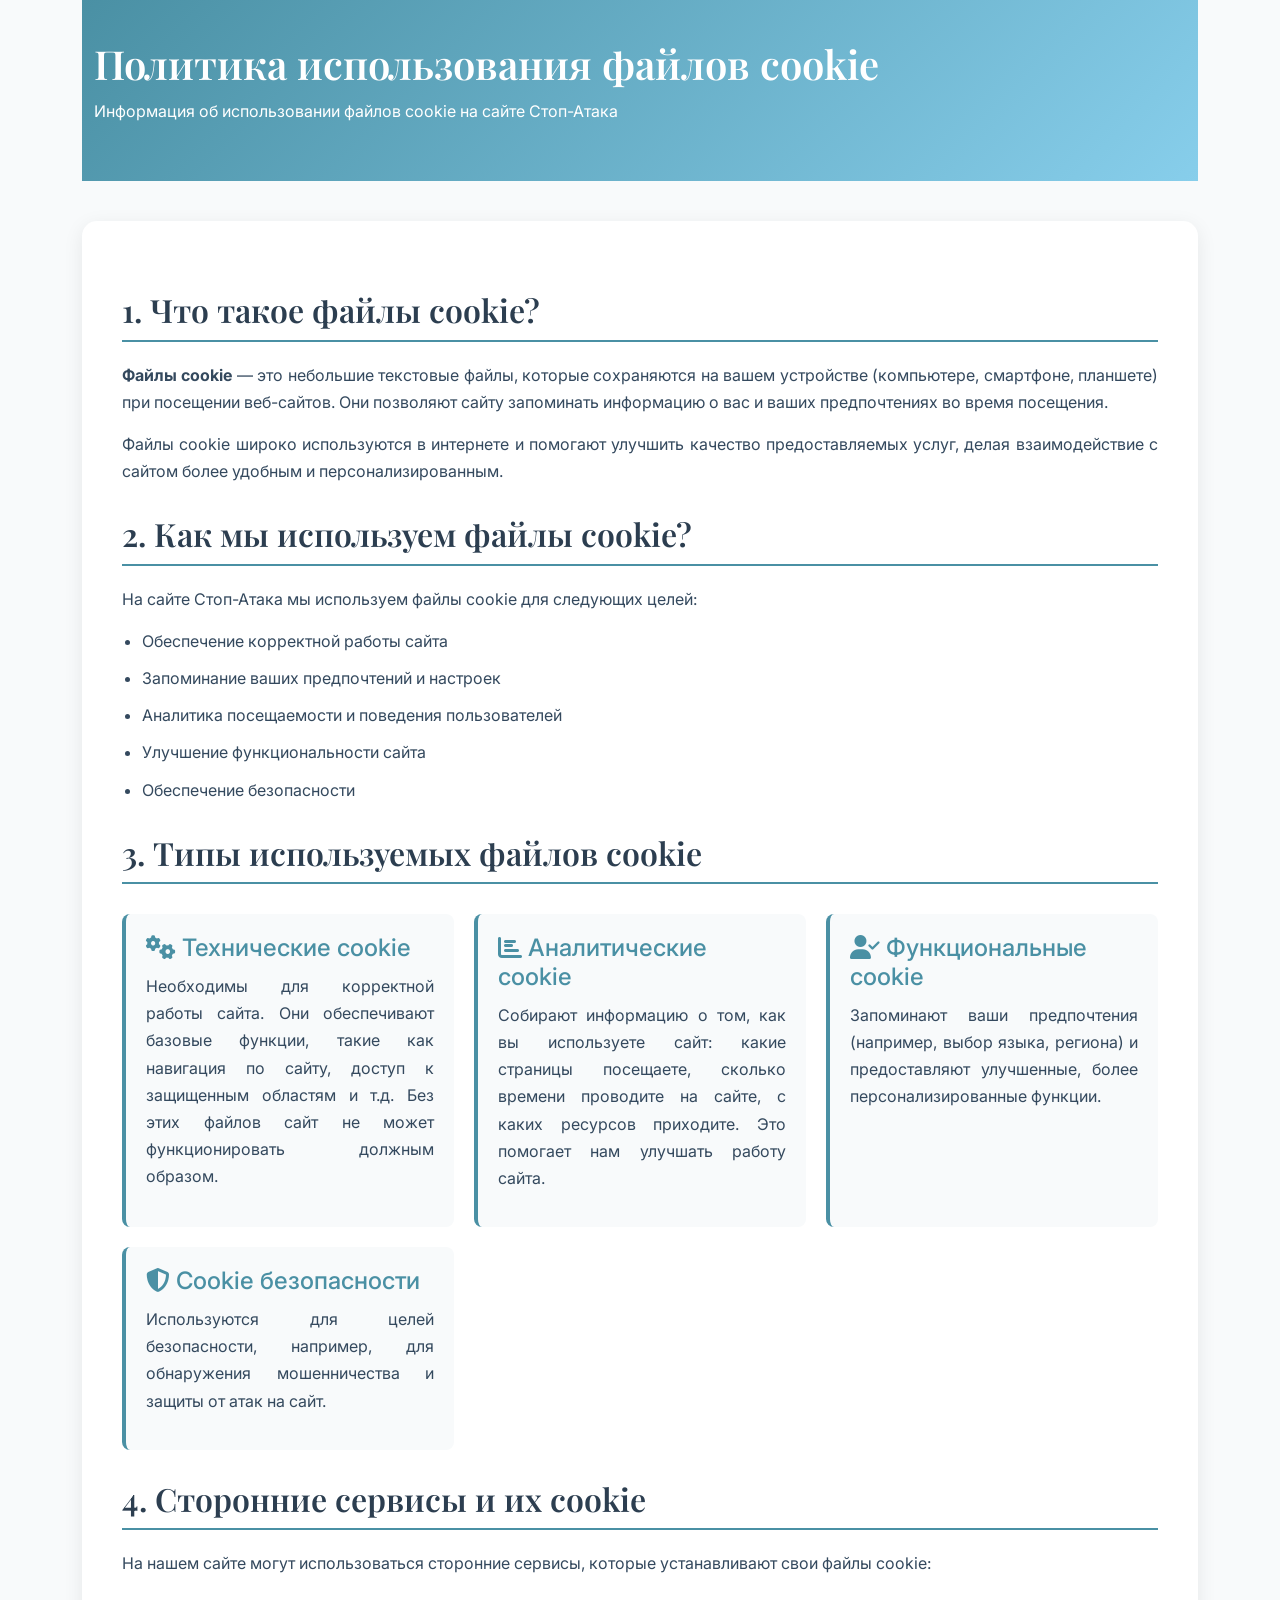
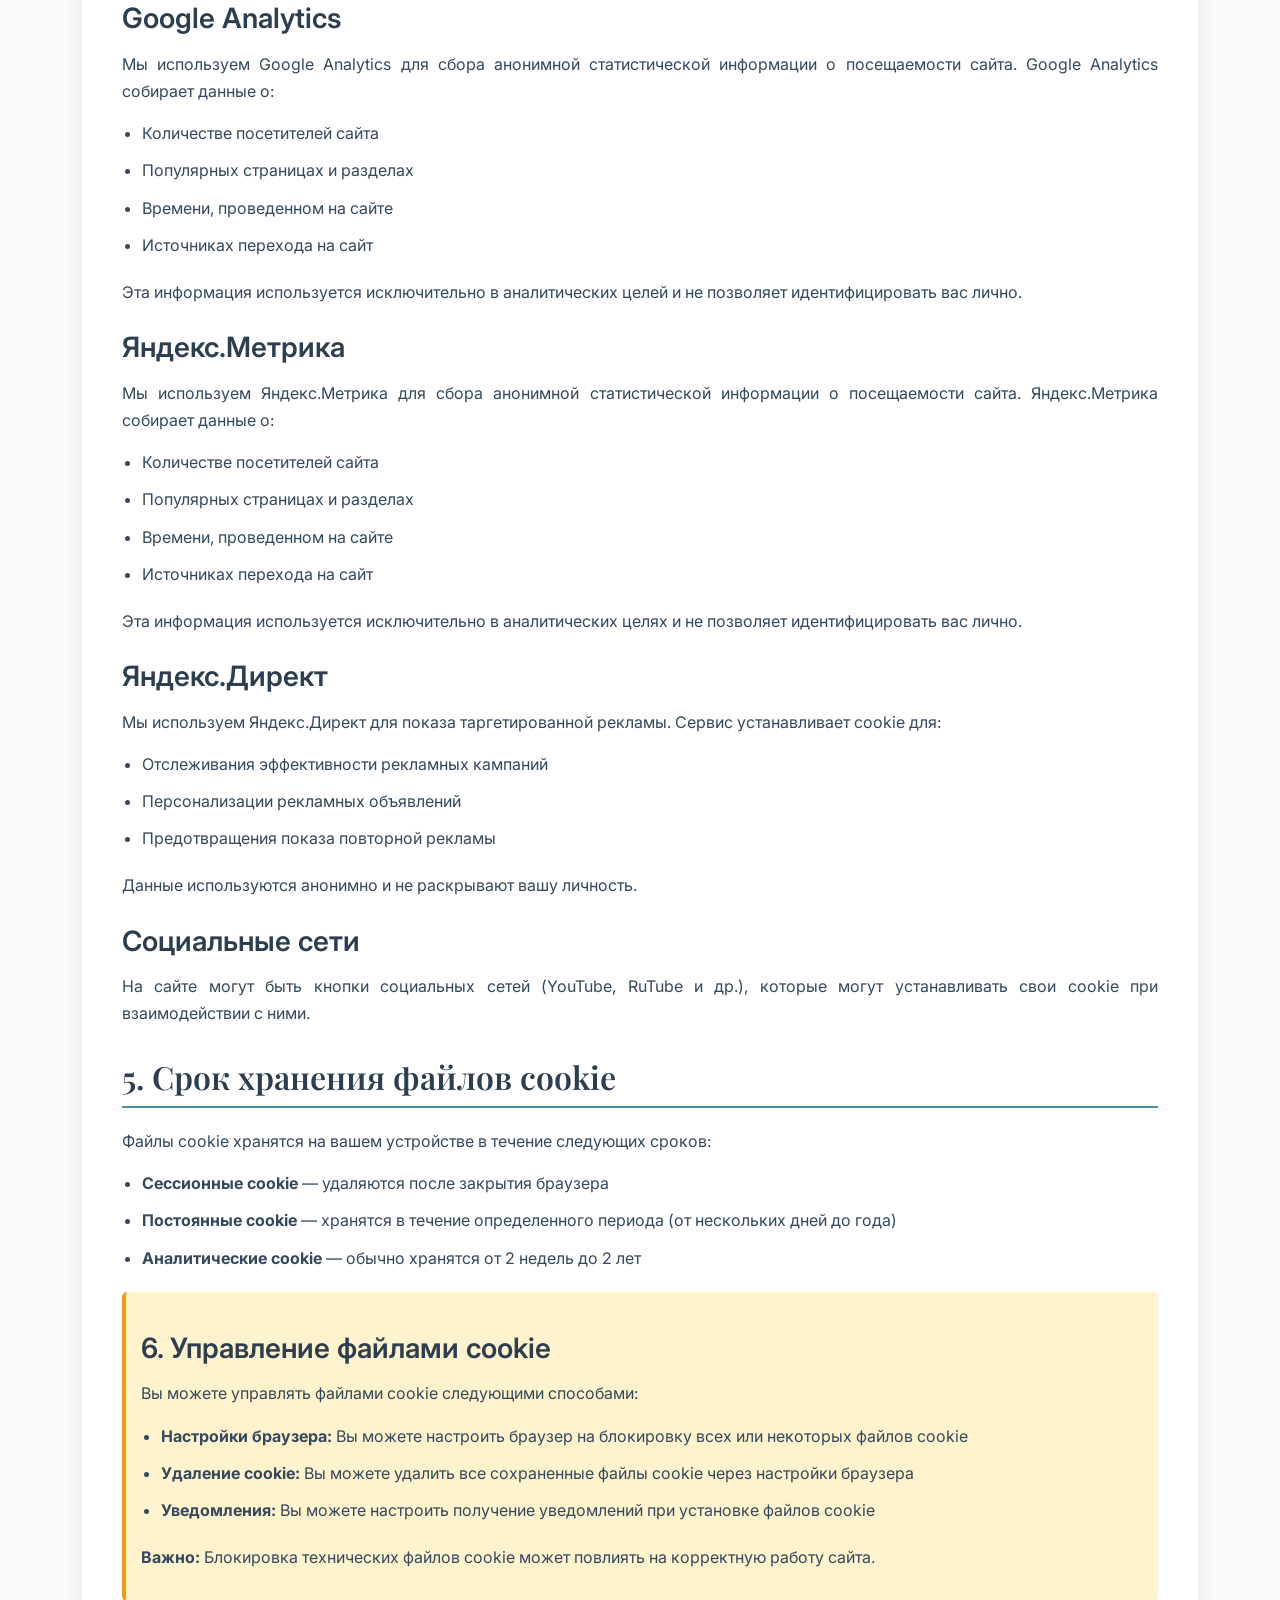
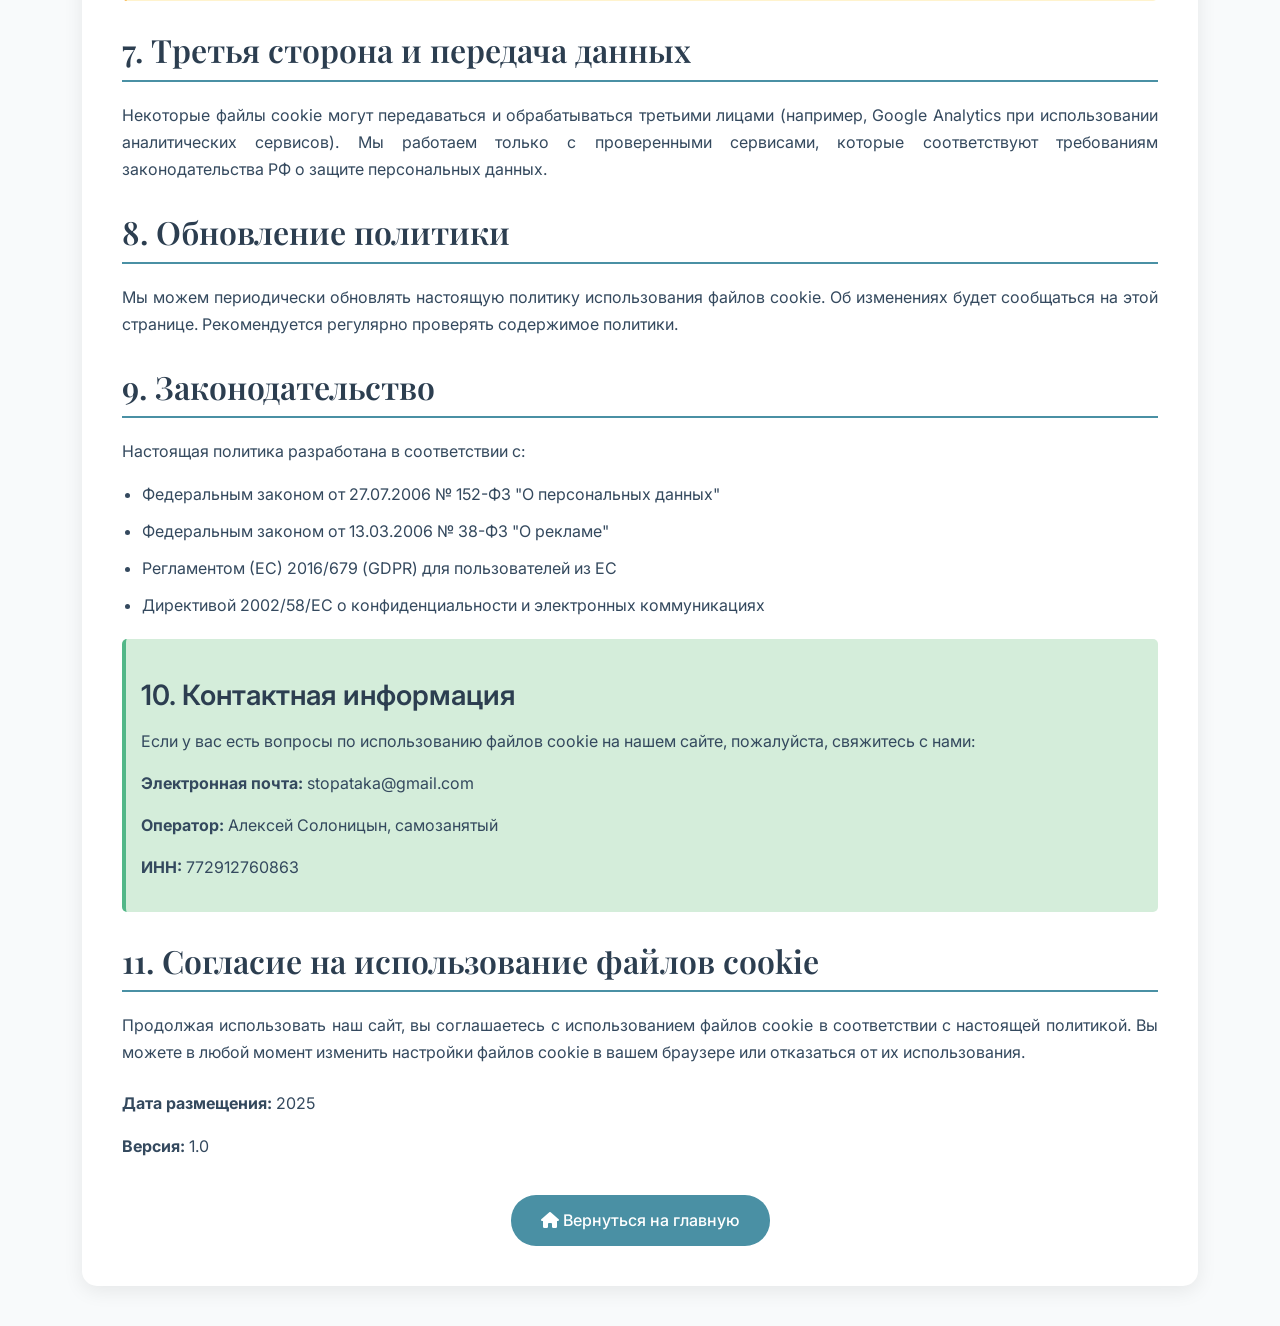
==== cookies.html @ ee200a3d "Добавлены юридические страницы: политика конфиденциальности, политика cookie, отказ от ответственнос" ====
<!DOCTYPE html>
<html lang="ru">
<head>
    <meta charset="UTF-8">
    <meta name="viewport" content="width=device-width, initial-scale=1.0">
    <title>Политика использования файлов cookie - Стоп-Атака</title>
    <meta name="description" content="Политика использования файлов cookie на сайте Стоп-Атака">
    <meta name="robots" content="noindex, nofollow">
    
    <!-- Bootstrap CSS -->
    <link href="https://cdn.jsdelivr.net/npm/bootstrap@5.3.0/dist/css/bootstrap.min.css" rel="stylesheet">
    <!-- Google Fonts -->
    <link href="https://fonts.googleapis.com/css2?family=Inter:wght@300;400;500;600;700&family=Playfair+Display:wght@600;700&display=swap" rel="stylesheet">
    <!-- Font Awesome -->
    <link rel="stylesheet" href="https://cdnjs.cloudflare.com/ajax/libs/font-awesome/6.4.0/css/all.min.css">
    <!-- Legal Pages CSS -->
    <link rel="stylesheet" href="legal.css">
</head>
<body>
    <div class="container">
        <header class="legal-header">
            <div class="container">
                <h1>Политика использования файлов cookie</h1>
                <p>Информация об использовании файлов cookie на сайте Стоп-Атака</p>
            </div>
        </header>
        
        <div class="legal-content">
            <h2>1. Что такое файлы cookie?</h2>
            <p><strong>Файлы cookie</strong> — это небольшие текстовые файлы, которые сохраняются на вашем устройстве (компьютере, смартфоне, планшете) при посещении веб-сайтов. Они позволяют сайту запоминать информацию о вас и ваших предпочтениях во время посещения.</p>
            <p>Файлы cookie широко используются в интернете и помогают улучшить качество предоставляемых услуг, делая взаимодействие с сайтом более удобным и персонализированным.</p>
            
            <h2>2. Как мы используем файлы cookie?</h2>
            <p>На сайте Стоп-Атака мы используем файлы cookie для следующих целей:</p>
            <ul>
                <li>Обеспечение корректной работы сайта</li>
                <li>Запоминание ваших предпочтений и настроек</li>
                <li>Аналитика посещаемости и поведения пользователей</li>
                <li>Улучшение функциональности сайта</li>
                <li>Обеспечение безопасности</li>
            </ul>
            
            <h2>3. Типы используемых файлов cookie</h2>
            <div class="cookie-types">
                <div class="cookie-card">
                    <h4><i class="fas fa-cogs"></i> Технические cookie</h4>
                    <p>Необходимы для корректной работы сайта. Они обеспечивают базовые функции, такие как навигация по сайту, доступ к защищенным областям и т.д. Без этих файлов сайт не может функционировать должным образом.</p>
                </div>
                
                <div class="cookie-card">
                    <h4><i class="fas fa-chart-bar"></i> Аналитические cookie</h4>
                    <p>Собирают информацию о том, как вы используете сайт: какие страницы посещаете, сколько времени проводите на сайте, с каких ресурсов приходите. Это помогает нам улучшать работу сайта.</p>
                </div>
                
                <div class="cookie-card">
                    <h4><i class="fas fa-user-check"></i> Функциональные cookie</h4>
                    <p>Запоминают ваши предпочтения (например, выбор языка, региона) и предоставляют улучшенные, более персонализированные функции.</p>
                </div>
                
                <div class="cookie-card">
                    <h4><i class="fas fa-shield-alt"></i> Cookie безопасности</h4>
                    <p>Используются для целей безопасности, например, для обнаружения мошенничества и защиты от атак на сайт.</p>
                </div>
            </div>
            
            <h2>4. Сторонние сервисы и их cookie</h2>
            <p>На нашем сайте могут использоваться сторонние сервисы, которые устанавливают свои файлы cookie:</p>
            
            <h3>Google Analytics</h3>
            <p>Мы используем Google Analytics для сбора анонимной статистической информации о посещаемости сайта. Google Analytics собирает данные о:</p>
            <ul>
                <li>Количестве посетителей сайта</li>
                <li>Популярных страницах и разделах</li>
                <li>Времени, проведенном на сайте</li>
                <li>Источниках перехода на сайт</li>
            </ul>
            <p>Эта информация используется исключительно в аналитических целей и не позволяет идентифицировать вас лично.</p>
            
            <h3>Яндекс.Метрика</h3>
            <p>Мы используем Яндекс.Метрика для сбора анонимной статистической информации о посещаемости сайта. Яндекс.Метрика собирает данные о:</p>
            <ul>
                <li>Количестве посетителей сайта</li>
                <li>Популярных страницах и разделах</li>
                <li>Времени, проведенном на сайте</li>
                <li>Источниках перехода на сайт</li>
            </ul>
            <p>Эта информация используется исключительно в аналитических целях и не позволяет идентифицировать вас лично.</p>
            
            <h3>Яндекс.Директ</h3>
            <p>Мы используем Яндекс.Директ для показа таргетированной рекламы. Сервис устанавливает cookie для:</p>
            <ul>
                <li>Отслеживания эффективности рекламных кампаний</li>
                <li>Персонализации рекламных объявлений</li>
                <li>Предотвращения показа повторной рекламы</li>
            </ul>
            <p>Данные используются анонимно и не раскрывают вашу личность.</p>
            
            <h3>Социальные сети</h3>
            <p>На сайте могут быть кнопки социальных сетей (YouTube, RuTube и др.), которые могут устанавливать свои cookie при взаимодействии с ними.</p>
            
            <h2>5. Срок хранения файлов cookie</h2>
            <p>Файлы cookie хранятся на вашем устройстве в течение следующих сроков:</p>
            <ul>
                <li><strong>Сессионные cookie</strong> — удаляются после закрытия браузера</li>
                <li><strong>Постоянные cookie</strong> — хранятся в течение определенного периода (от нескольких дней до года)</li>
                <li><strong>Аналитические cookie</strong> — обычно хранятся от 2 недель до 2 лет</li>
            </ul>
            
            <div class="highlight">
                <h3>6. Управление файлами cookie</h3>
                <p>Вы можете управлять файлами cookie следующими способами:</p>
                <ul>
                    <li><strong>Настройки браузера:</strong> Вы можете настроить браузер на блокировку всех или некоторых файлов cookie</li>
                    <li><strong>Удаление cookie:</strong> Вы можете удалить все сохраненные файлы cookie через настройки браузера</li>
                    <li><strong>Уведомления:</strong> Вы можете настроить получение уведомлений при установке файлов cookie</li>
                </ul>
                <p><strong>Важно:</strong> Блокировка технических файлов cookie может повлиять на корректную работу сайта.</p>
            </div>
            
            <h2>7. Третья сторона и передача данных</h2>
            <p>Некоторые файлы cookie могут передаваться и обрабатываться третьими лицами (например, Google Analytics при использовании аналитических сервисов). Мы работаем только с проверенными сервисами, которые соответствуют требованиям законодательства РФ о защите персональных данных.</p>
            
            <h2>8. Обновление политики</h2>
            <p>Мы можем периодически обновлять настоящую политику использования файлов cookie. Об изменениях будет сообщаться на этой странице. Рекомендуется регулярно проверять содержимое политики.</p>
            
            <h2>9. Законодательство</h2>
            <p>Настоящая политика разработана в соответствии с:</p>
            <ul>
                <li>Федеральным законом от 27.07.2006 № 152-ФЗ "О персональных данных"</li>
                <li>Федеральным законом от 13.03.2006 № 38-ФЗ "О рекламе"</li>
                <li>Регламентом (ЕС) 2016/679 (GDPR) для пользователей из ЕС</li>
                <li>Директивой 2002/58/EC о конфиденциальности и электронных коммуникациях</li>
            </ul>
            
            <div class="contact-info">
                <h3>10. Контактная информация</h3>
                <p>Если у вас есть вопросы по использованию файлов cookie на нашем сайте, пожалуйста, свяжитесь с нами:</p>
                <p><strong>Электронная почта:</strong> stopataka@gmail.com</p>
                <p><strong>Оператор:</strong> Алексей Солоницын, самозанятый</p>
                <p><strong>ИНН:</strong> 772912760863</p>
            </div>
            
            <h2>11. Согласие на использование файлов cookie</h2>
            <p>Продолжая использовать наш сайт, вы соглашаетесь с использованием файлов cookie в соответствии с настоящей политикой. Вы можете в любой момент изменить настройки файлов cookie в вашем браузере или отказаться от их использования.</p>
            
            <div class="text-center mt-4">
                <p><strong>Дата размещения:</strong> 2025</p>
                <p><strong>Версия:</strong> 1.0</p>
            </div>
            
            <div class="text-center">
                <a href="index.html" class="btn-back">
                    <i class="fas fa-home"></i> Вернуться на главную
                </a>
            </div>
        </div>
    </div>
    
    <!-- Bootstrap JS -->
    <script src="https://cdn.jsdelivr.net/npm/bootstrap@5.3.0/dist/js/bootstrap.bundle.min.js"></script>
</body>
</html>
---- legal.css ----
:root {
    --primary-color: #4A90A4;
    --secondary-color: #87CEEB;
    --dark-color: #2C3E50;
    --light-bg: #F8FAFB;
    --white: #ffffff;
    --text-dark: #34495E;
    --text-light: #7F8C8D;
    --warning-color: #F39C12;
    --success-color: #52B788;
    --danger-color: #E74C3C;
}

body {
    font-family: 'Inter', sans-serif;
    color: var(--text-dark);
    line-height: 1.7;
    background-color: var(--light-bg);
}

.legal-header {
    background: linear-gradient(135deg, var(--primary-color), var(--secondary-color));
    color: white;
    padding: 40px 0;
    margin-bottom: 40px;
}

.legal-header h1 {
    font-family: 'Playfair Display', serif;
    font-weight: 600;
    margin-bottom: 10px;
}

.legal-content {
    background: white;
    border-radius: 15px;
    padding: 40px;
    box-shadow: 0 5px 20px rgba(0,0,0,0.08);
    margin-bottom: 40px;
}

.legal-content h2 {
    font-family: 'Playfair Display', serif;
    color: var(--dark-color);
    font-weight: 600;
    margin-top: 30px;
    margin-bottom: 20px;
    border-bottom: 2px solid var(--primary-color);
    padding-bottom: 10px;
}

.legal-content h3 {
    color: var(--dark-color);
    font-weight: 600;
    margin-top: 25px;
    margin-bottom: 15px;
}

.legal-content h4 {
    color: var(--dark-color);
    font-weight: 500;
    margin-top: 15px;
    margin-bottom: 10px;
}

.legal-content p {
    margin-bottom: 15px;
    text-align: justify;
}

.legal-content ul {
    margin-bottom: 20px;
    padding-left: 20px;
}

.legal-content li {
    margin-bottom: 10px;
}

.highlight {
    background-color: #FFF3CD;
    border-left: 4px solid var(--warning-color);
    padding: 15px;
    margin: 20px 0;
    border-radius: 5px;
}

.warning-box {
    background-color: #FFF3CD;
    border-left: 4px solid var(--warning-color);
    padding: 20px;
    margin: 20px 0;
    border-radius: 5px;
}

.warning-box h3 {
    color: var(--warning-color);
    margin-top: 0;
}

.danger-box {
    background-color: #F8D7DA;
    border-left: 4px solid var(--danger-color);
    padding: 20px;
    margin: 20px 0;
    border-radius: 5px;
}

.danger-box h3 {
    color: var(--danger-color);
    margin-top: 0;
}

.contact-info {
    background-color: #D4EDDA;
    border-left: 4px solid var(--success-color);
    padding: 15px;
    margin: 20px 0;
    border-radius: 5px;
}

.cookie-types {
    display: grid;
    grid-template-columns: repeat(auto-fit, minmax(300px, 1fr));
    gap: 20px;
    margin: 30px 0;
}

.cookie-card {
    background: #F8FAFB;
    border-left: 4px solid var(--primary-color);
    padding: 20px;
    border-radius: 8px;
}

.cookie-card h4 {
    color: var(--primary-color);
    margin-bottom: 10px;
    margin-top: 0;
}

.btn-back {
    background: var(--primary-color);
    color: white;
    border: none;
    padding: 12px 30px;
    border-radius: 25px;
    font-weight: 500;
    transition: all 0.3s ease;
    text-decoration: none;
    display: inline-block;
    margin-top: 20px;
}

.btn-back:hover {
    background: var(--dark-color);
    color: white;
    transform: translateY(-2px);
}

@media (max-width: 768px) {
    .legal-content {
        padding: 25px 20px;
    }
    
    .legal-header {
        padding: 30px 0;
    }
    
    .cookie-types {
        grid-template-columns: 1fr;
    }
}
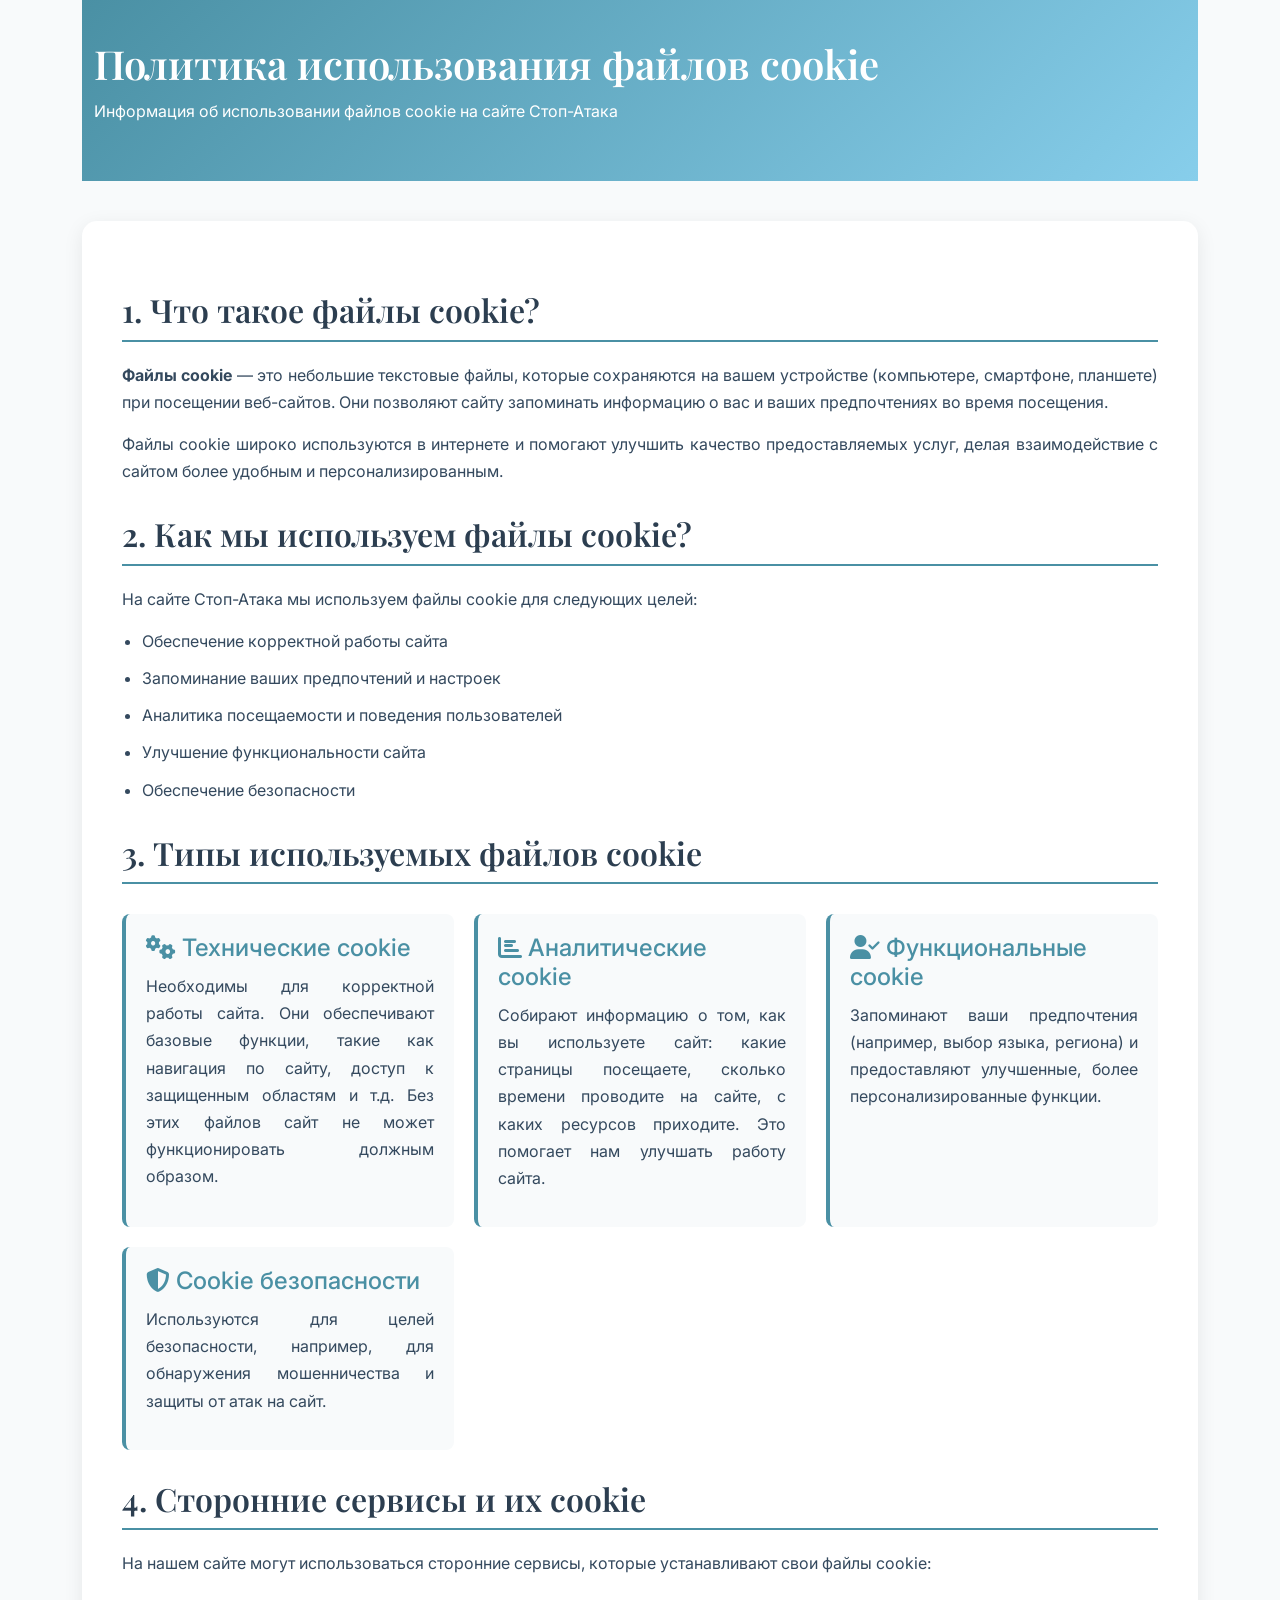
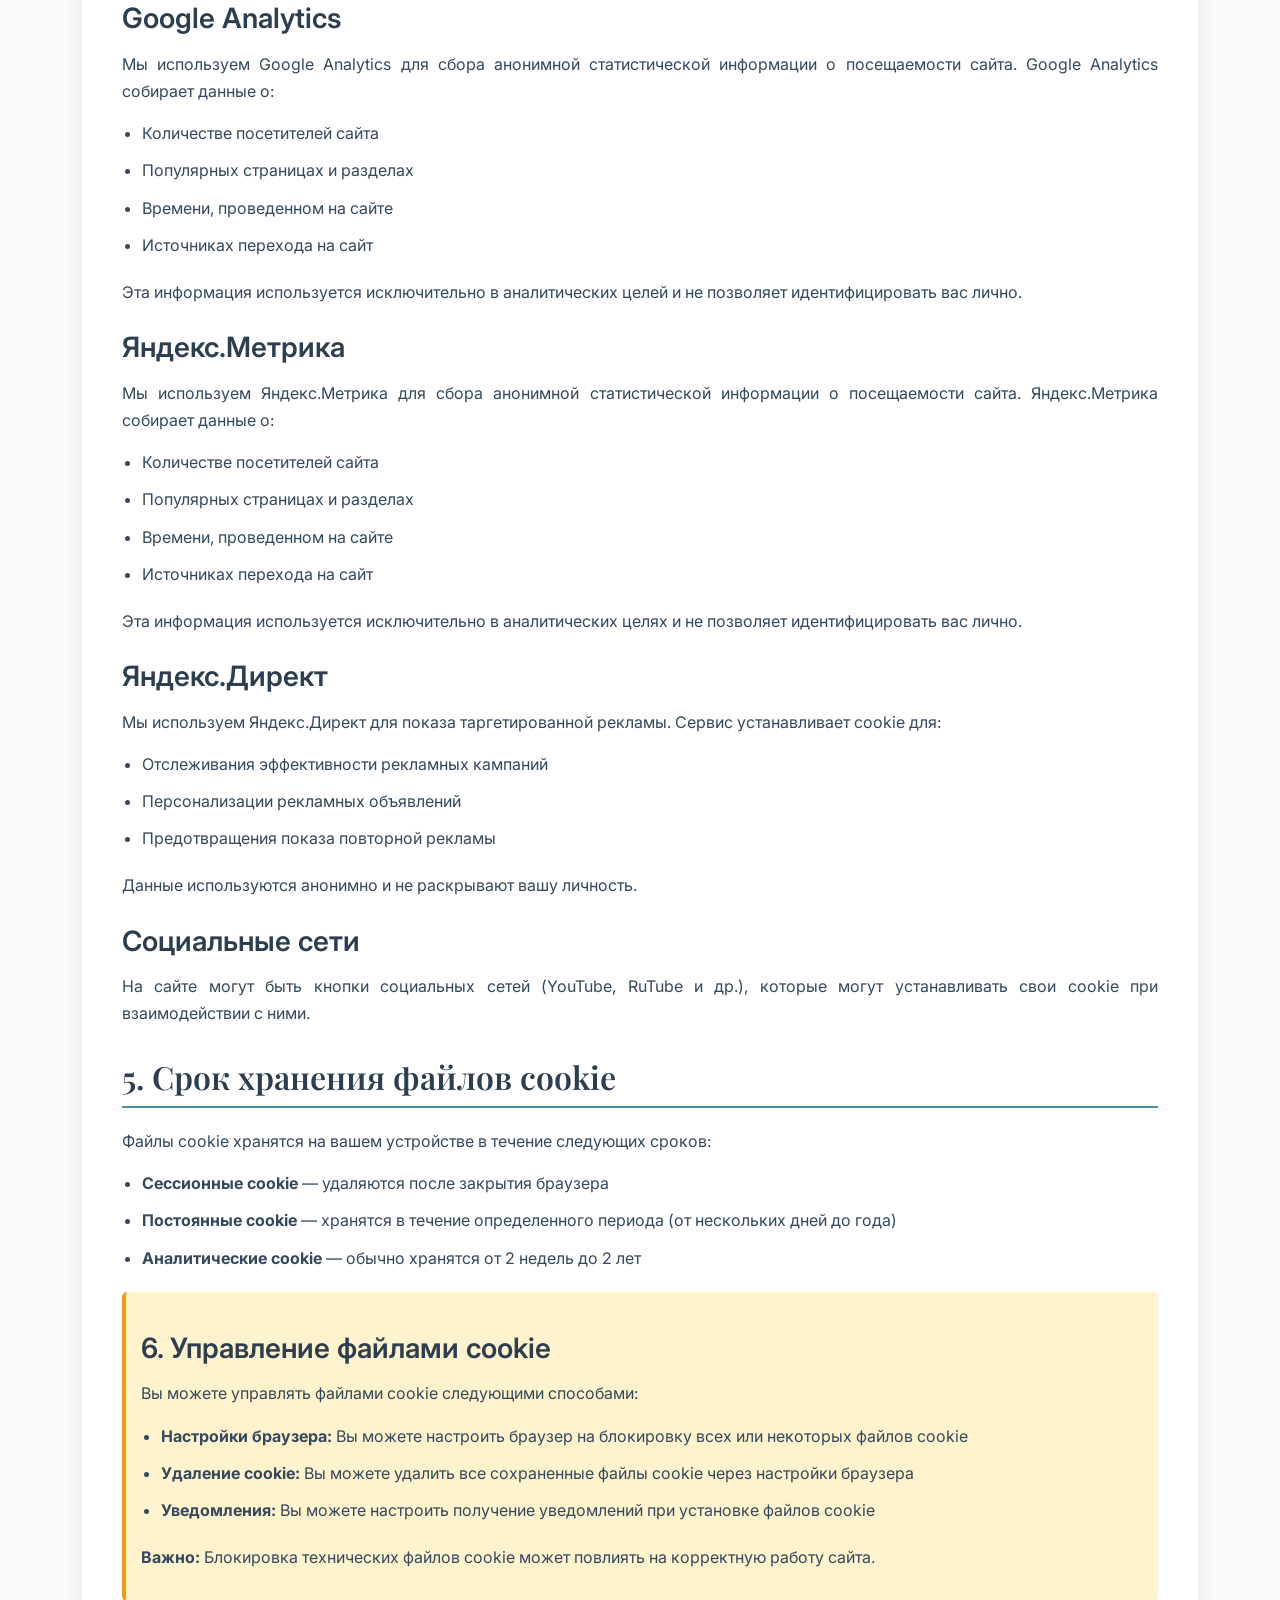
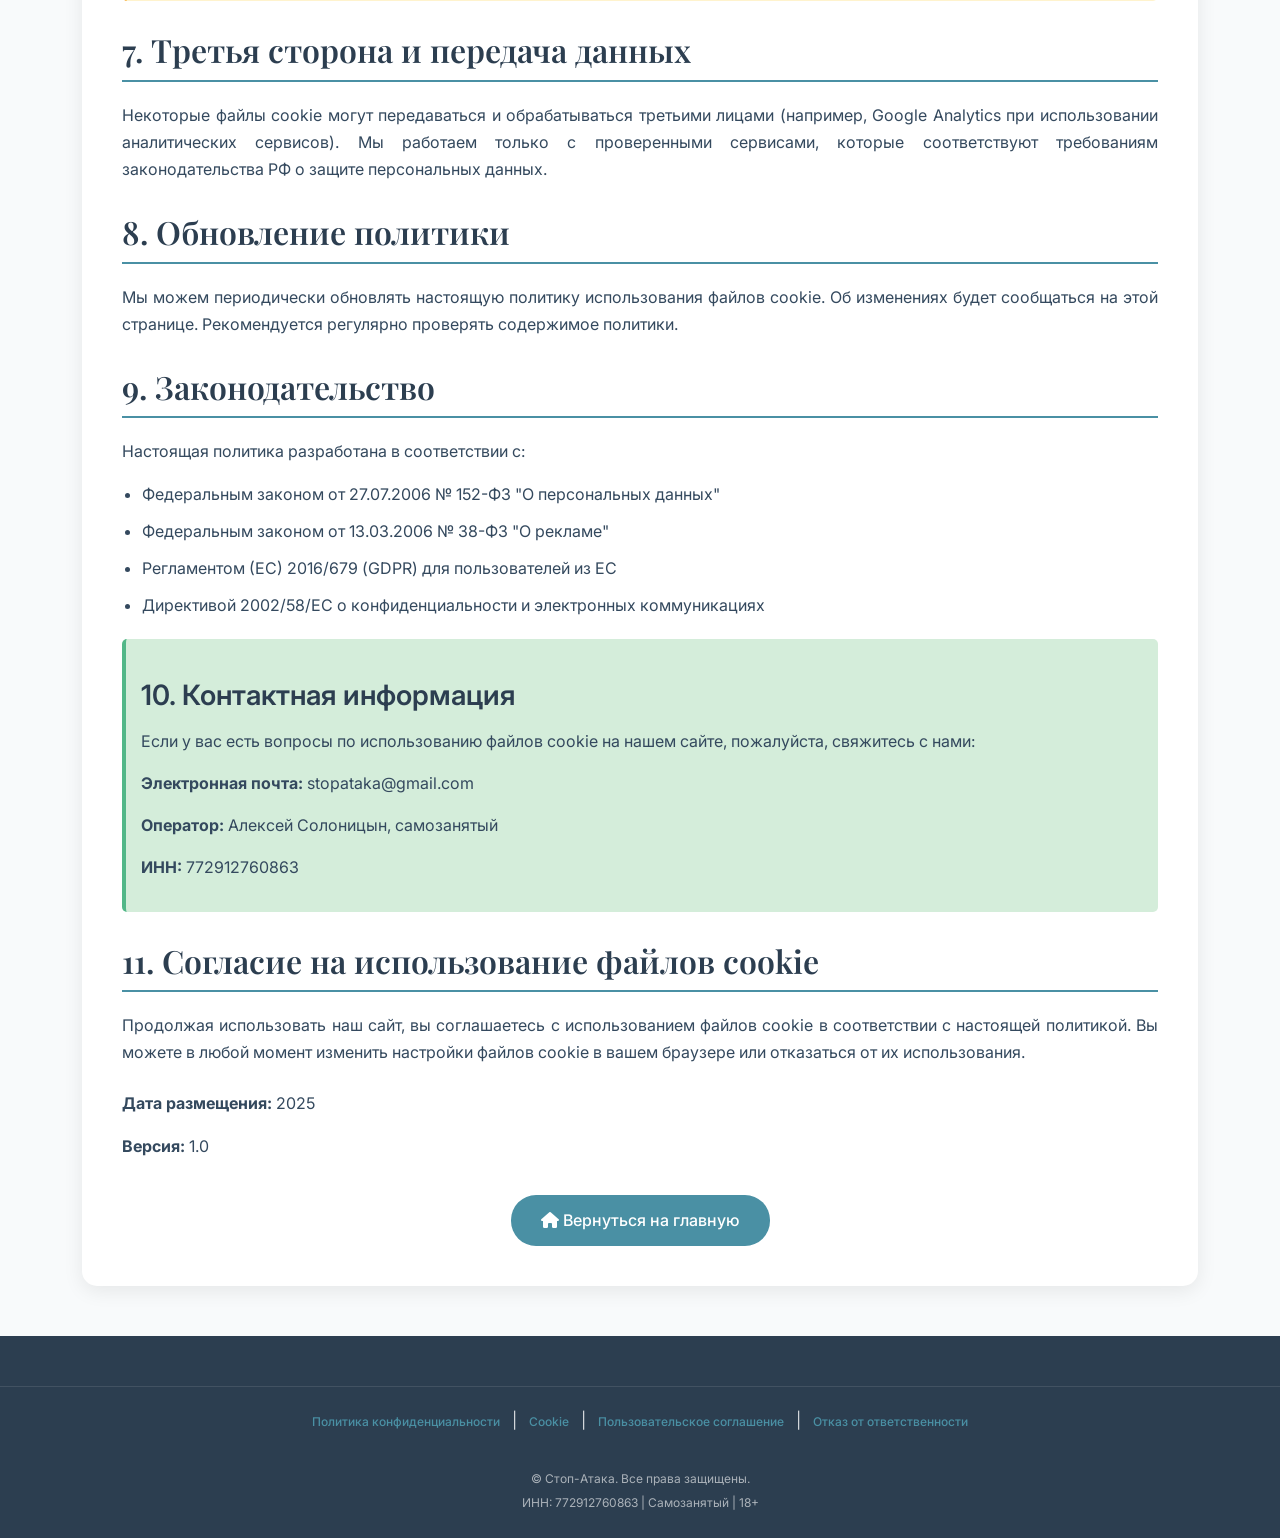
==== commit f458d1df: "Добавлена 4-я юридическая страница (Пользовательское соглашение). Обновлен footer главной страницы с" ====
--- a/cookies.html
+++ b/cookies.html
@@ -156,6 +156,22 @@
         </div>
     </div>
     
+    <!-- Footer -->
+    <div class="legal-footer-wrapper">
+        <footer class="footer">
+            <div class="legal-links">
+                <a href="privacy.html">Политика конфиденциальности</a> |
+                <a href="cookies.html">Cookie</a> |
+                <a href="terms.html">Пользовательское соглашение</a> |
+                <a href="disclaimer.html">Отказ от ответственности</a>
+            </div>
+            <div class="footer-bottom">
+                <p>&copy; Стоп-Атака. Все права защищены.</p>
+                <p>ИНН: 772912760863 | Самозанятый | 18+</p>
+            </div>
+        </footer>
+    </div>
+    
     <!-- Bootstrap JS -->
     <script src="https://cdn.jsdelivr.net/npm/bootstrap@5.3.0/dist/js/bootstrap.bundle.min.js"></script>
 </body>
--- a/legal.css
+++ b/legal.css
@@ -156,6 +156,96 @@
     background: var(--dark-color);
     color: white;
     transform: translateY(-2px);
+}
+
+/* Footer Styles */
+.legal-footer-wrapper {
+    font-family: 'Inter', -apple-system, BlinkMacSystemFont, 'Segoe UI', sans-serif;
+    color: rgba(255,255,255,0.85);
+    box-sizing: border-box;
+    margin-top: 50px;
+}
+
+.legal-footer-wrapper *,
+.legal-footer-wrapper *::before,
+.legal-footer-wrapper *::after {
+    box-sizing: inherit;
+}
+
+.legal-footer-wrapper .footer {
+    background: var(--dark-color);
+    color: rgba(255,255,255,0.8);
+    padding: 30px 0 20px;
+}
+
+.legal-footer-wrapper .footer h5 {
+    color: #ffffff;
+    font-size: 16px;
+    margin-bottom: 15px;
+    font-family: 'Playfair Display', serif;
+    font-weight: 600;
+}
+
+.legal-footer-wrapper .footer p {
+    color: rgba(255,255,255,0.8);
+    margin: 0;
+    font-size: 12px;
+    line-height: 1.6;
+}
+
+.legal-footer-wrapper .footer ul {
+    list-style: none;
+    padding: 0;
+    margin: 0;
+}
+
+.legal-footer-wrapper .footer ul li {
+    margin-bottom: 8px;
+    color: rgba(255,255,255,0.7);
+    font-size: 12px;
+}
+
+.legal-footer-wrapper .footer ul li a {
+    color: rgba(255,255,255,0.7);
+    text-decoration: none;
+    transition: color 0.3s;
+}
+
+.legal-footer-wrapper .footer ul li a:hover {
+    color: #ffffff;
+}
+
+.legal-footer-wrapper .legal-links {
+    text-align: center;
+    padding: 20px 0;
+    border-top: 1px solid rgba(255,255,255,0.1);
+    margin-top: 20px;
+}
+
+.legal-footer-wrapper .legal-links a {
+    color: var(--primary-color);
+    text-decoration: none;
+    font-size: 12px;
+    margin: 0 8px;
+    font-weight: 500;
+    transition: all 0.3s ease;
+    display: inline-block;
+}
+
+.legal-footer-wrapper .legal-links a:hover {
+    color: #ffffff;
+}
+
+.legal-footer-wrapper .footer-bottom {
+    text-align: center;
+    color: rgba(255,255,255,0.6);
+    font-size: 11px;
+    margin-top: 15px;
+}
+
+.legal-footer-wrapper .footer-bottom p {
+    color: rgba(255,255,255,0.6);
+    margin: 5px 0;
 }
 
 @media (max-width: 768px) {
